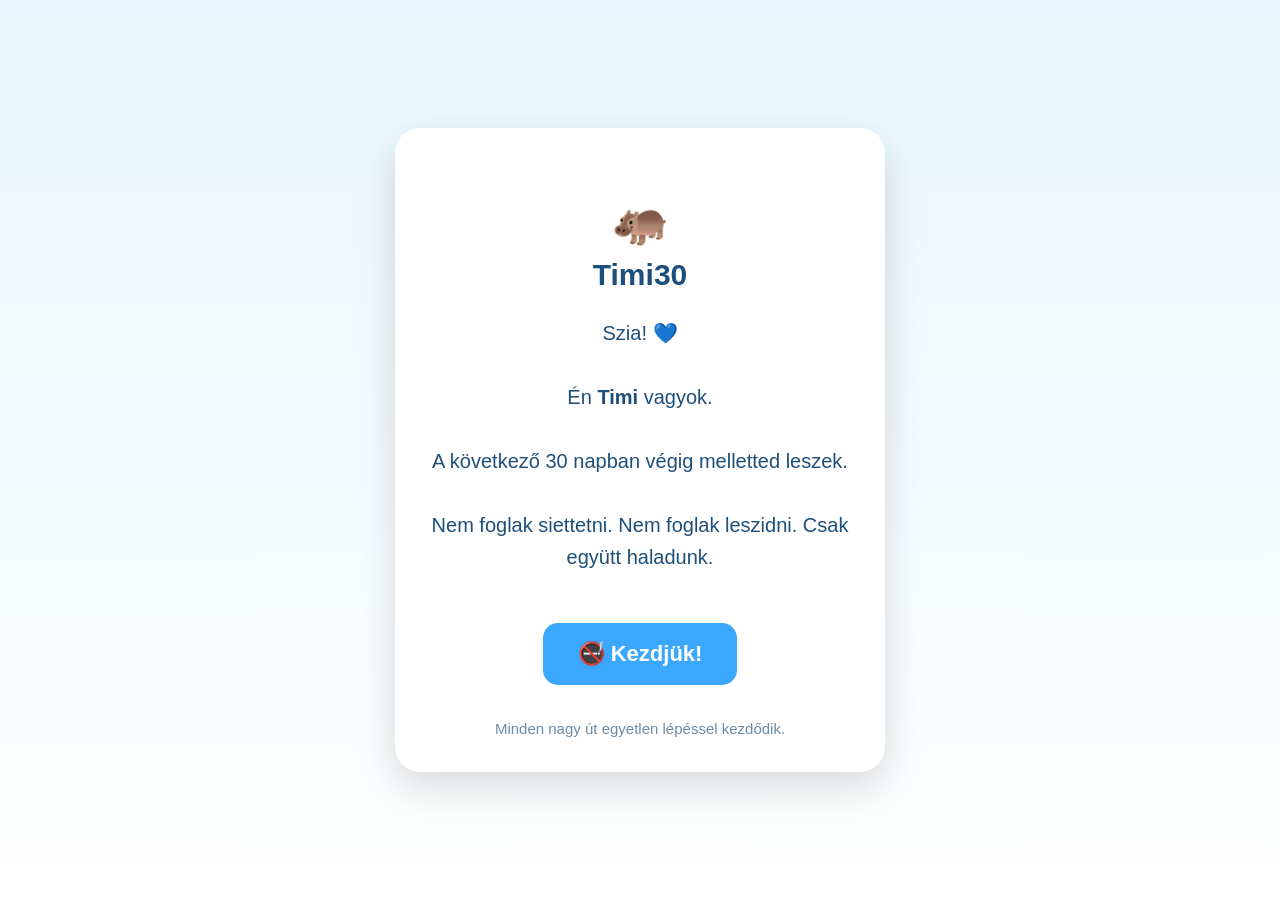
==== index.html @ f843a78e "Create index.html" ====
<!DOCTYPE html>
<html lang="hu">
<head>
<meta charset="UTF-8">
<meta name="viewport" content="width=device-width, initial-scale=1.0">

<title>Timi30</title>

<style>

body{
margin:0;
font-family:Arial,Helvetica,sans-serif;
background:linear-gradient(#e8f7ff,#ffffff);
display:flex;
justify-content:center;
align-items:center;
height:100vh;
text-align:center;
color:#1d4f7a;
}

.card{
width:90%;
max-width:420px;
background:white;
padding:35px;
border-radius:25px;
box-shadow:0 15px 40px rgba(0,0,0,.15);
}

h1{
font-size:46px;
margin-bottom:10px;
}

h2{
font-size:30px;
margin-top:0;
}

p{
font-size:20px;
line-height:1.6;
}

.button{

display:inline-block;
margin-top:30px;
padding:18px 35px;
background:#3ba7ff;
color:white;
text-decoration:none;
border-radius:15px;
font-size:22px;
font-weight:bold;
transition:.3s;
}

.button:hover{
background:#1d82d8;
transform:scale(1.05);
}

small{
display:block;
margin-top:35px;
color:#6b8ba5;
font-size:15px;
}

</style>

</head>

<body>

<div class="card">

<h1>🦛</h1>

<h2>Timi30</h2>

<p>

Szia! 💙

<br><br>

Én <b>Timi</b> vagyok.

<br><br>

A következő 30 napban
végig melletted leszek.

<br><br>

Nem foglak siettetni.

Nem foglak leszidni.

Csak együtt haladunk.

</p>

<a class="button" href="10.html">

🚭 Kezdjük!

</a>

<small>

Minden nagy út egyetlen lépéssel kezdődik.

</small>

</div>

</body>

</html>
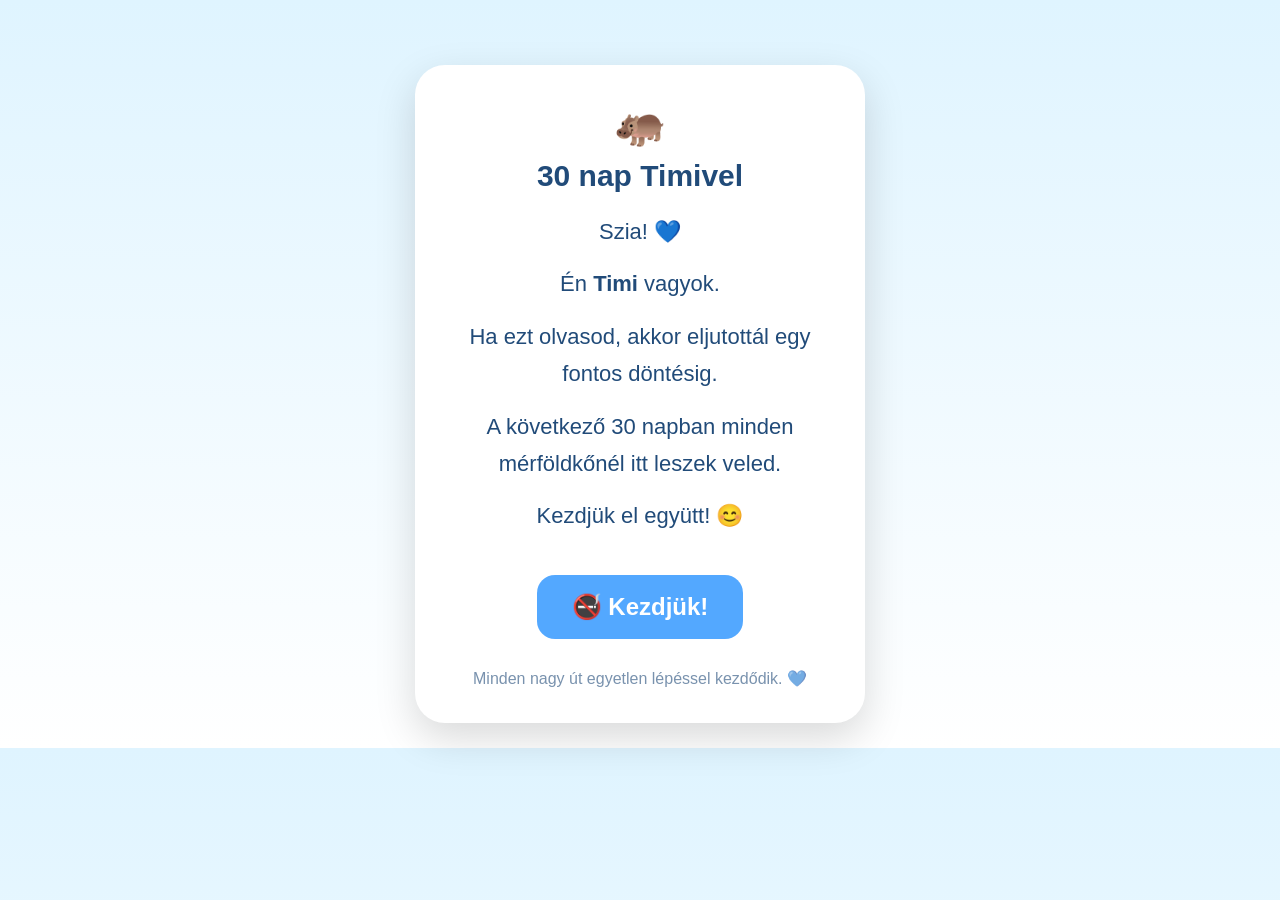
==== commit 7d7cbd66: "Update index.html" ====
--- a/index.html
+++ b/index.html
@@ -1,107 +1,53 @@
 <!DOCTYPE html>
 <html lang="hu">
 <head>
+
 <meta charset="UTF-8">
 <meta name="viewport" content="width=device-width, initial-scale=1.0">
 
-<title>Timi30</title>
+<title>30 nap Timivel</title>
 
-<style>
-
-body{
-margin:0;
-font-family:Arial,Helvetica,sans-serif;
-background:linear-gradient(#e8f7ff,#ffffff);
-display:flex;
-justify-content:center;
-align-items:center;
-height:100vh;
-text-align:center;
-color:#1d4f7a;
-}
-
-.card{
-width:90%;
-max-width:420px;
-background:white;
-padding:35px;
-border-radius:25px;
-box-shadow:0 15px 40px rgba(0,0,0,.15);
-}
-
-h1{
-font-size:46px;
-margin-bottom:10px;
-}
-
-h2{
-font-size:30px;
-margin-top:0;
-}
-
-p{
-font-size:20px;
-line-height:1.6;
-}
-
-.button{
-
-display:inline-block;
-margin-top:30px;
-padding:18px 35px;
-background:#3ba7ff;
-color:white;
-text-decoration:none;
-border-radius:15px;
-font-size:22px;
-font-weight:bold;
-transition:.3s;
-}
-
-.button:hover{
-background:#1d82d8;
-transform:scale(1.05);
-}
-
-small{
-display:block;
-margin-top:35px;
-color:#6b8ba5;
-font-size:15px;
-}
-
-</style>
+<link rel="stylesheet" href="style.css">
 
 </head>
 
 <body>
 
+<div class="container">
+
 <div class="card">
 
 <h1>🦛</h1>
 
-<h2>Timi30</h2>
+<h2>30 nap Timivel</h2>
 
 <p>
 
 Szia! 💙
 
-<br><br>
+</p>
 
-Én <b>Timi</b> vagyok.
+<p>
 
-<br><br>
+Én <strong>Timi</strong> vagyok.
 
-A következő 30 napban
-végig melletted leszek.
+</p>
 
-<br><br>
+<p>
 
-Nem foglak siettetni.
+Ha ezt olvasod, akkor eljutottál egy fontos döntésig.
 
-Nem foglak leszidni.
+</p>
 
-Csak együtt haladunk.
+<p>
+
+A következő 30 napban minden mérföldkőnél itt leszek veled.
+
+</p>
+
+<p>
+
+Kezdjük el együtt! 😊
 
 </p>
 
@@ -111,14 +57,15 @@
 
 </a>
 
-<small>
+<div class="footer">
 
-Minden nagy út egyetlen lépéssel kezdődik.
+Minden nagy út egyetlen lépéssel kezdődik. 💙
 
-</small>
+</div>
+
+</div>
 
 </div>
 
 </body>
-
 </html>
--- a/style.css
+++ b/style.css
@@ -0,0 +1,110 @@
+*{
+    margin:0;
+    padding:0;
+    box-sizing:border-box;
+}
+
+body{
+    font-family:Arial, Helvetica, sans-serif;
+    background:linear-gradient(180deg,#dff4ff,#ffffff);
+    color:#214b79;
+}
+
+.container{
+    width:100%;
+    max-width:500px;
+    margin:auto;
+    padding:25px;
+}
+
+.card{
+    background:white;
+    border-radius:30px;
+    padding:35px;
+    box-shadow:0 15px 40px rgba(0,0,0,.15);
+    text-align:center;
+    margin-top:40px;
+}
+
+.logo{
+    width:170px;
+    margin-bottom:20px;
+}
+
+h1{
+    font-size:42px;
+    margin-bottom:10px;
+}
+
+h2{
+    font-size:30px;
+    margin-bottom:20px;
+}
+
+p{
+    font-size:22px;
+    line-height:1.7;
+    margin-bottom:15px;
+}
+
+.button{
+
+display:inline-block;
+
+background:#53a8ff;
+
+padding:18px 35px;
+
+border-radius:18px;
+
+text-decoration:none;
+
+font-size:24px;
+
+font-weight:bold;
+
+color:white;
+
+margin-top:25px;
+
+transition:.3s;
+
+}
+
+.button:hover{
+
+transform:scale(1.05);
+
+background:#2d8eed;
+
+}
+
+.reward{
+
+background:#f4fbff;
+
+border-radius:20px;
+
+padding:20px;
+
+margin-top:25px;
+
+}
+
+.badge{
+
+font-size:70px;
+
+margin-bottom:15px;
+
+}
+
+.footer{
+
+margin-top:30px;
+
+font-size:16px;
+
+opacity:.6;
+
+}
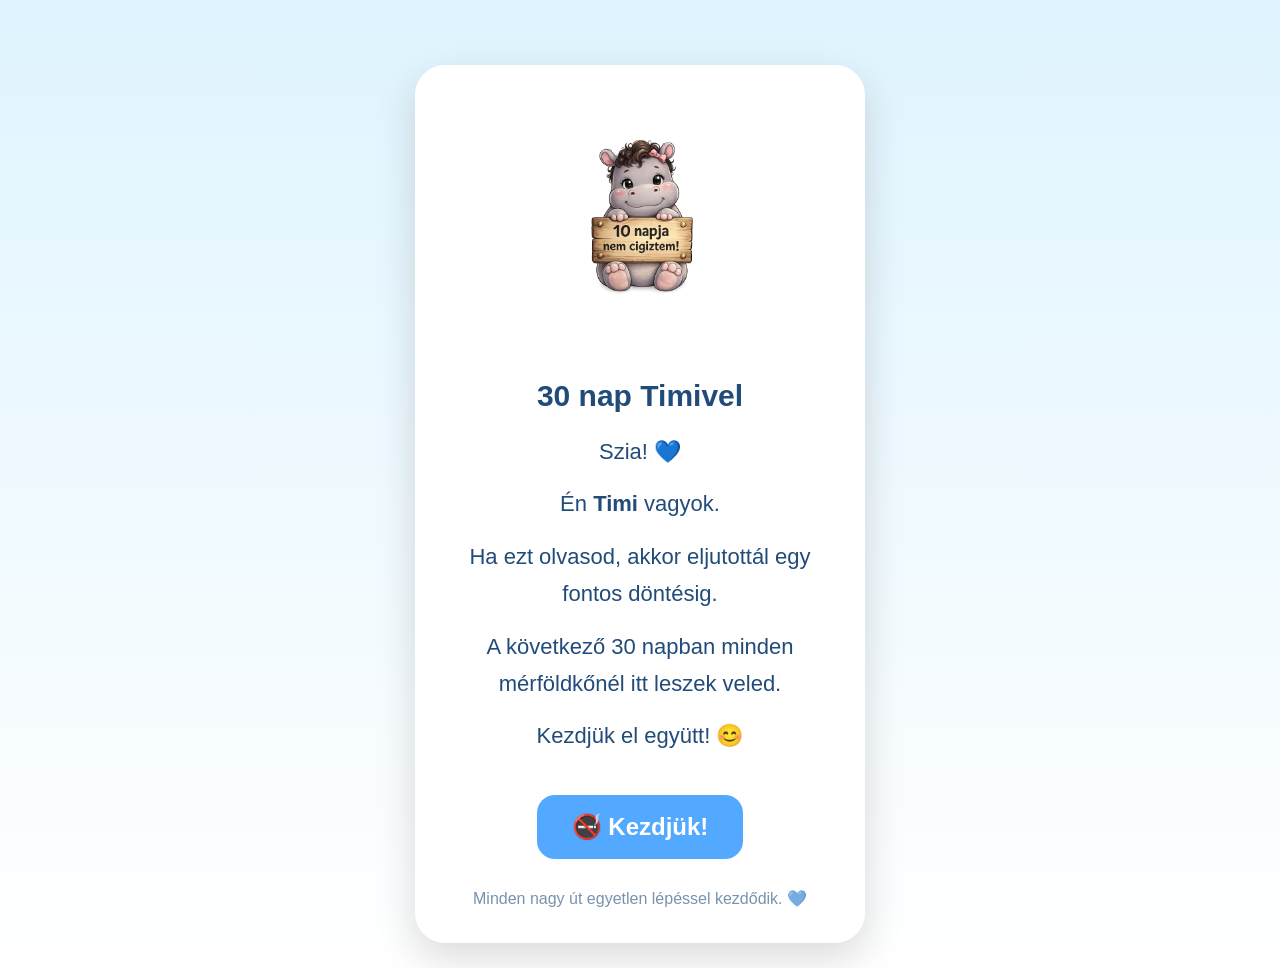
==== commit 8fef25d4: "Update index.html" ====
--- a/index.html
+++ b/index.html
@@ -17,7 +17,7 @@
 
 <div class="card">
 
-<h1>🦛</h1>
+<img src="10.png" class="logo" alt="Timi">
 
 <h2>30 nap Timivel</h2>
 
